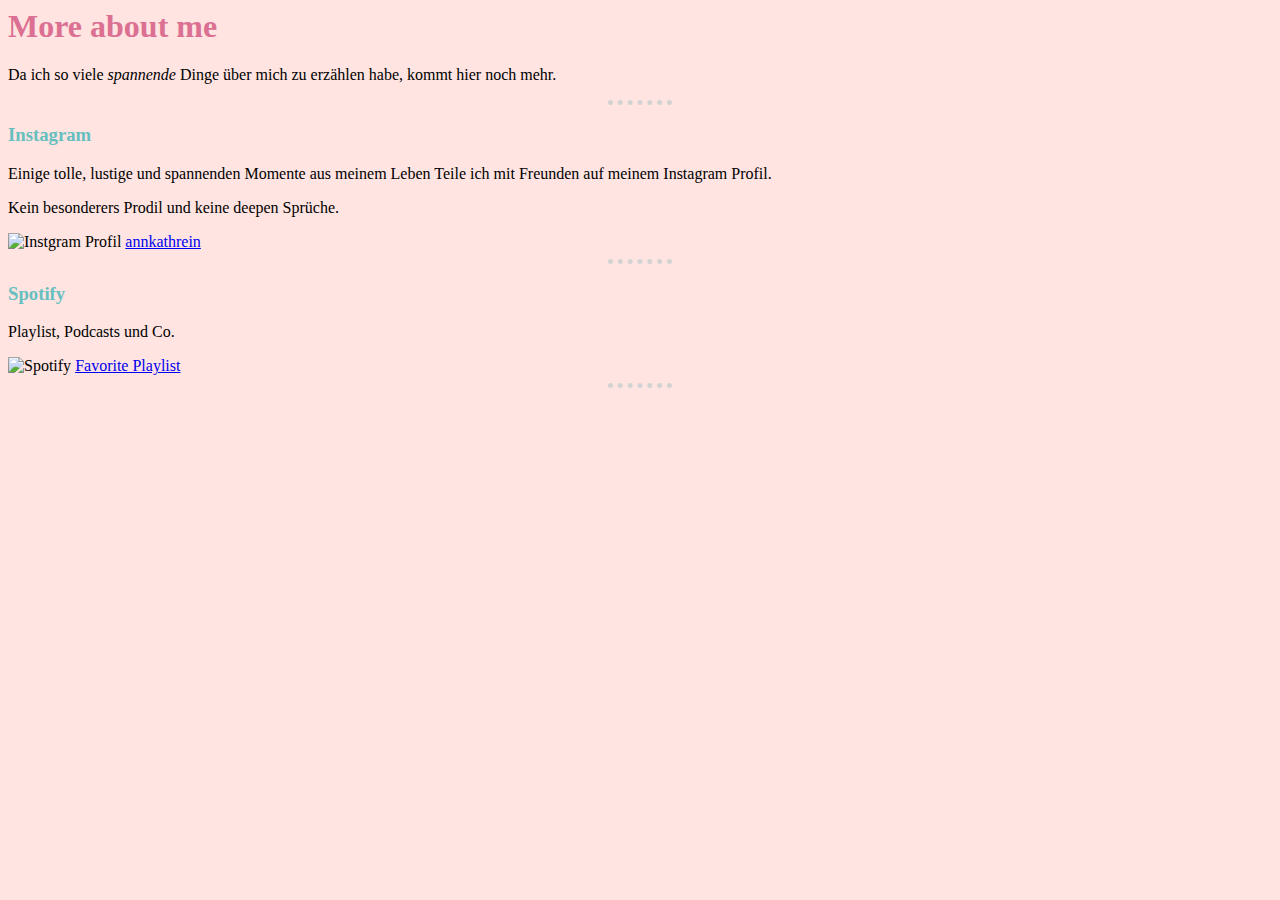
==== second.html @ 830d5c59 "Second Page und Styles hinzugfügt" ====
<html>
<head>
    <meta charset="UTF-8">
   <title>More about a normal Girl 🤷</title> 
    <link rel="stylesheet" href="styles.css">
 </head>

<body>
    <h1>More about me</h1>
    <p>Da ich so viele <em>spannende</em> Dinge über mich zu erzählen habe, kommt hier noch mehr.</p>
    <hr>
    
    <h3>Instagram</h3>
    <p>Einige tolle, lustige und spannenden Momente aus meinem Leben Teile ich mit Freunden auf meinem Instagram Profil.</p>
    <p>Kein besonderers Prodil und keine deepen Sprüche.</p>
    <img src= img.einfügen alt="Instgram Profil">
    <a href="link.einfügen">annkathrein</a>
    <hr>
    
    <h3>Spotify</h3>
    <p>Playlist, Podcasts und Co.</p>
    <img src= img.einfügen alt="Spotify">
    <a href=link.einfügen>Favorite Playlist</a>
    <hr>
    
 </body>




</html>
---- styles.css ----
body{
            background-color: mistyrose;
        }
    h1{
            color: palevioletred;
        }
    h3{
        color: #66BFBF;
    
        }
    hr{
            border-style: none;
            border-top-style: dotted;
            border-color: lightgrey;
            border-width: 5px;
            width: 5%;
        }
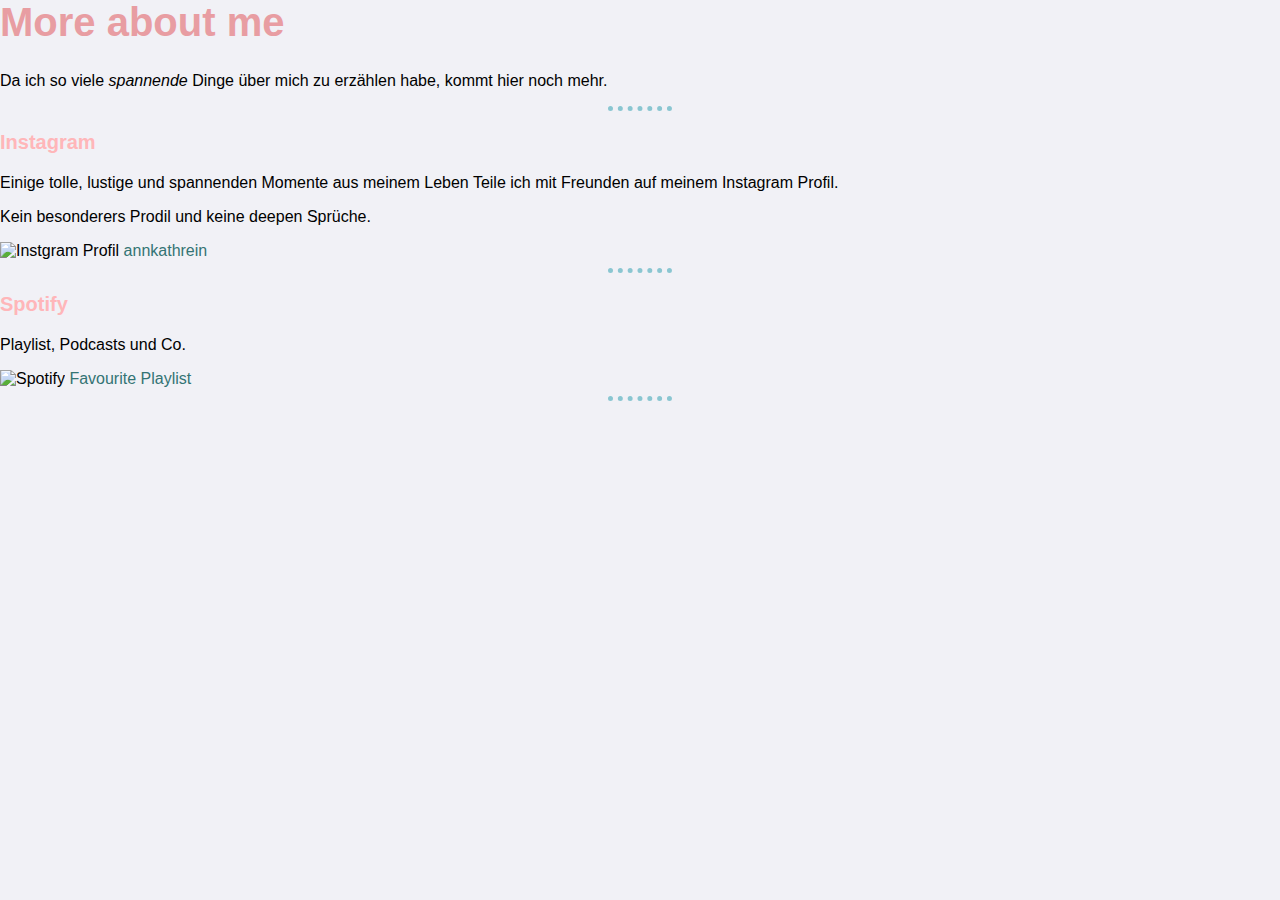
==== commit 6225c512: "css styled 0.1" ====
--- a/second.html
+++ b/second.html
@@ -20,12 +20,11 @@
     <h3>Spotify</h3>
     <p>Playlist, Podcasts und Co.</p>
     <img src= img.einfügen alt="Spotify">
-    <a href=link.einfügen>Favorite Playlist</a>
+    <a href= https://open.spotify.com/user/1140727662/playlist/4CLB60PSG9yyRHZ40bRtfw?si=aYVAYVQbSG0GBjVhSfEyw>Favourite Playlist</a>
     <hr>
     
  </body>
 
 
 
-
 </html>--- a/styles.css
+++ b/styles.css
@@ -1,18 +1,50 @@
-    body{
-            background-color: mistyrose;
+   body{
+        background-color: #F1F1F6;
+        font-family:sans-serif;
+        margin: 0;
         }
     h1{
-            color: palevioletred;
+        color: #E89DA2;
+        font-size: 40;
+        font-family:sans-serif;
+        margin-top: 0;
         }
     h3{
-        color: #66BFBF;
-    
+        color: #FFB6B9;
+        font-size: 20;
+        font-family:sans-serif;
         }
     hr{
-            border-style: none;
-            border-top-style: dotted;
-            border-color: lightgrey;
-            border-width: 5px;
-            width: 5%;
+        border-style: none;
+        border-top-style: dotted;
+        border-color: 8AC6D1;
+        border-width: 5px;
+        width: 5%;
         }
+
+    a{ 
+        text-decoration: none;
+        color: #347474;
+        }
+    a:hover{ 
+        text-decoration: none;
+        color: #347474;
+        font-size: 20;
+        }
+
+    div{
+        background-color: white;
+        
+        }
+
+
+#headcolor {
+    color: #E89DA2;
+}
+#numbercolor{
+    color:#D15A7C;
+}
+#check{
+    color:#7FCD91
+}
    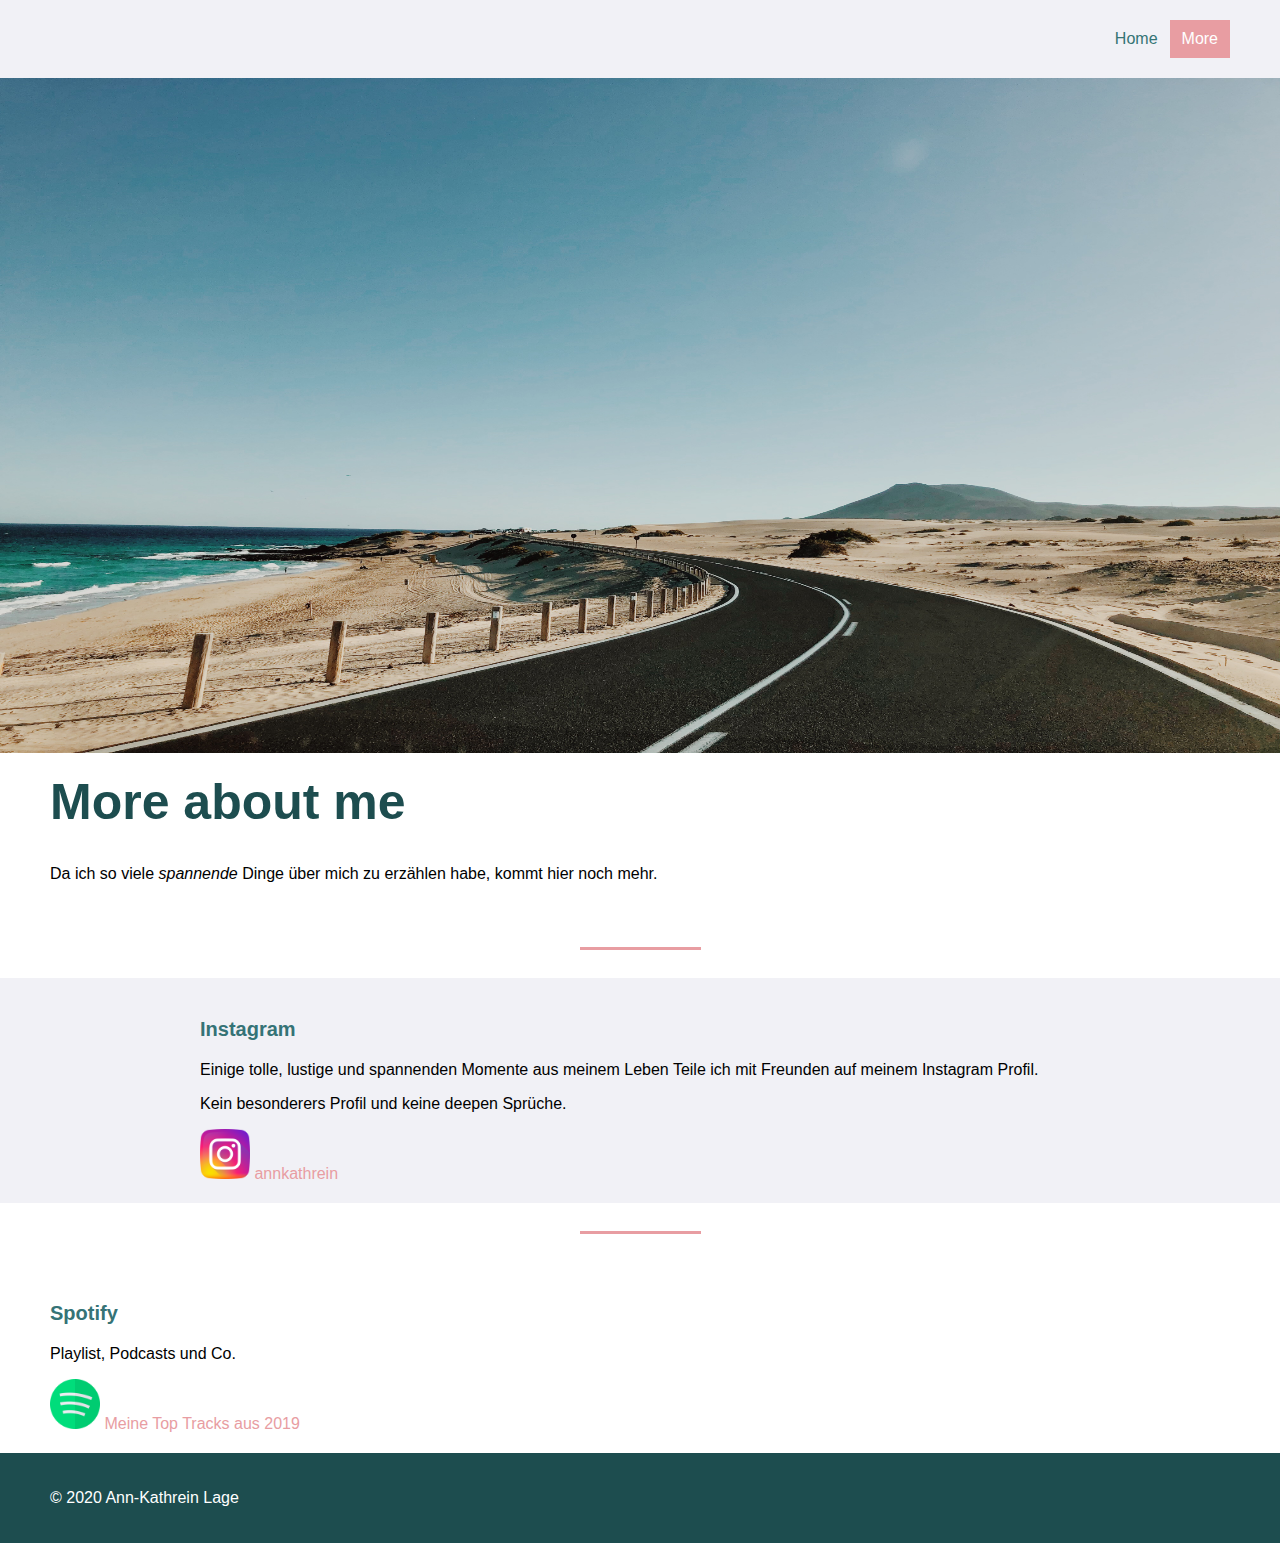
==== commit ec82e78d: "header, footer, nav, styles" ====
--- a/second.html
+++ b/second.html
@@ -1,27 +1,64 @@
 <html>
-<head>
+  <head>
     <meta charset="UTF-8">
-   <title>More about a normal Girl 🤷</title> 
+    <meta name="desription" content="First Steps in HTML 🤓">
+    <meta name="keywords" content="opencampus, HTML, Frontend Dev Program 2020">
+    <meta name="author" content="Ann-Kathrein Lage">
+    <meta name="viewport" content="width=device-width, initial-scale=1.0">
+    <title> About a normal Girl</title>
+      
     <link rel="stylesheet" href="styles.css">
- </head>
+    <link rel="icon" href=favicon.ico>
+      
+  </head>
+  
 
 <body>
+    
+       <div class="topnav">
+        <a class="active" href="#more">More</a>
+        <a href="index.html">Home</a>
+      </div>
+      
+      <header>
+      <img class="headpic" src=road.JPG alt="">
+      </header>
+    
+    <div class="">
     <h1>More about me</h1>
     <p>Da ich so viele <em>spannende</em> Dinge über mich zu erzählen habe, kommt hier noch mehr.</p>
+    </div>
+    
+    <div class="">
     <hr>
+    </div>
     
-    <h3>Instagram</h3>
-    <p>Einige tolle, lustige und spannenden Momente aus meinem Leben Teile ich mit Freunden auf meinem Instagram Profil.</p>
-    <p>Kein besonderers Prodil und keine deepen Sprüche.</p>
-    <img src= img.einfügen alt="Instgram Profil">
-    <a href="link.einfügen">annkathrein</a>
-    <hr>
+    <div class="anotherback">
+    <h3 class="righttwo">Instagram</h3>
+    <p class="righttwo">Einige tolle, lustige und spannenden Momente aus meinem Leben Teile ich mit Freunden auf meinem Instagram Profil.</p>
+    <p class="righttwo">Kein besonderers Profil und keine deepen Sprüche.</p>
+    <img class="righttwo" src=instagram.png alt="Instgram Profil" height="50" width="50">
+    <a href="https://www.instagram.com/annkathrein/?hl=de">annkathrein</a>
+     </div>
     
-    <h3>Spotify</h3>
-    <p>Playlist, Podcasts und Co.</p>
-    <img src= img.einfügen alt="Spotify">
-    <a href= https://open.spotify.com/user/1140727662/playlist/4CLB60PSG9yyRHZ40bRtfw?si=aYVAYVQbSG0GBjVhSfEyw>Favourite Playlist</a>
-    <hr>
+    <div class="">
+        <hr>
+    </div>
+
+    
+    <div class="">
+    <h3 class="">Spotify</h3>
+    <p class="">Playlist, Podcasts und Co.</p>
+    <img class="" src=spotify.png alt="Spotify" heigt="50" width="50">
+    <a class="" href= https://open.spotify.com/playlist/37i9dQZF1Ets0bE92FHoNU >Meine Top Tracks aus 2019</a>
+    </div>
+        
+    
+    <footer>  
+    <div class="footer">
+      <p>© 2020 Ann-Kathrein Lage</p>
+        </div>
+  </footer> 
     
  </body>
 
--- a/styles.css
+++ b/styles.css
@@ -1,50 +1,130 @@
    body{
         background-color: #F1F1F6;
-        font-family:sans-serif;
+        font-family:'Open Sans', sans-serif;
         margin: 0;
         }
+
+    div{
+        background-color: white;
+        padding: 20 50 20 50;
+        }
+
     h1{
-        color: #E89DA2;
-        font-size: 40;
-        font-family:sans-serif;
+        color: #1D4D4F;
+        font-size: 50px;
+        font-family: 'Raleway', sans-serif;
         margin-top: 0;
         }
+
     h3{
-        color: #FFB6B9;
-        font-size: 20;
-        font-family:sans-serif;
+        color: #357376;
+        font-size: 1.25rem;
+        font-family:'Raleway',sans-serif;
         }
+
     hr{
-        border-style: none;
-        border-top-style: dotted;
-        border-color: 8AC6D1;
-        border-width: 5px;
-        width: 5%;
+        border-top-style: inherit;
+        border-color: #E89DA2;
+        border-width: 3px;
+        width: 10%;
+        padding: 0px;
+        border-left: 0px;
         }
 
     a{ 
         text-decoration: none;
-        color: #347474;
+        color: #E89DA2;
         }
     a:hover{ 
-        text-decoration: none;
+        text-decoration: underline;
         color: #347474;
-        font-size: 20;
-        }
-
-    div{
-        background-color: white;
-        
         }
 
 
-#headcolor {
-    color: #E89DA2;
+.ol{
+    column-count: 2;
+    column-gap: 10px;
 }
+
+.topnav{
+  background-color: #F1F1F6;
+  overflow: hidden;
+}
+
+.topnav a{
+  float: right;
+  color: #347474;
+  text-align: center;
+  padding: 10px 12px;
+  text-decoration: none;
+  font-size: 16px;
+}
+.topnav a:hover {
+  background-color: #6BA8A9;
+    color: white
+}
+
+
+.topnav a.active {
+  background-color: #E89DA2;
+  color: white;
+}
+
+.headpic{
+    position: relative;
+    top: 0; 
+    left: 0;
+    right: 0;
+   background-size: cover; 
+   width: 100vw;
+   height: 75vh;
+    }
+
+.centeredtable{
+    margin: 0 auto;
+}
+
+.table{
+    margin:0 auto;
+}
+
+.table tr:hover{
+    background-color: white;
+    }
+
+.centeredtext{
+    text-align: center;
+}
+
+.right{
+    margin-left: 800px;
+}
+
+.righttwo{
+    margin-left: 150px;
+}
+
+.anotherback{
+    background-color: #F1F1F6;
+}
+
+
+.hr {
+    margin: 0;
+    padding: 1px;
+    }
+
+
+.footer{
+    background-color: #1D4D4F;
+    color: white;
+    }
+
+
 #numbercolor{
-    color:#D15A7C;
+    color:#357376;
 }
 #check{
-    color:#7FCD91
-}
-   +    text-align: center;
+    color:#E89DA2;
+}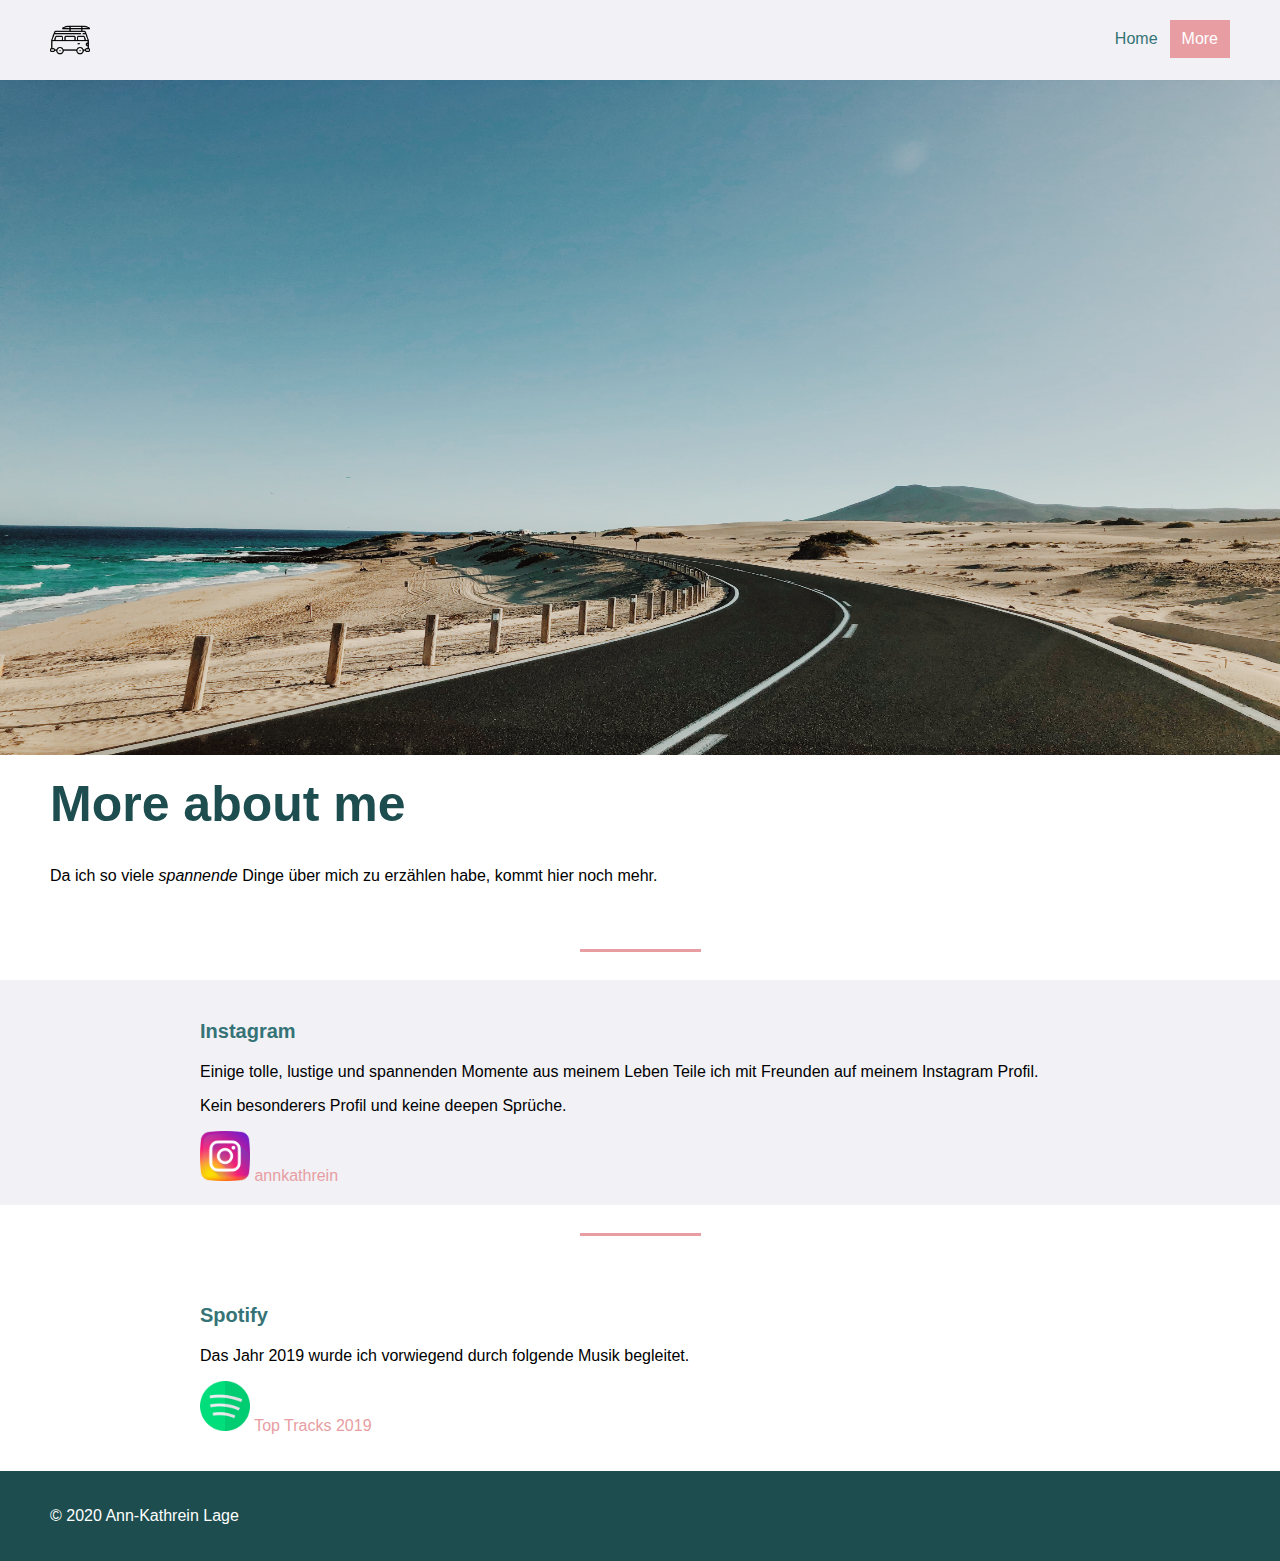
==== commit 100bd778: "final version" ====
--- a/second.html
+++ b/second.html
@@ -16,6 +16,7 @@
 <body>
     
        <div class="topnav">
+        <img src="camper_black.png" height="40" width="40">
         <a class="active" href="#more">More</a>
         <a href="index.html">Home</a>
       </div>
@@ -47,10 +48,11 @@
 
     
     <div class="">
-    <h3 class="">Spotify</h3>
-    <p class="">Playlist, Podcasts und Co.</p>
-    <img class="" src=spotify.png alt="Spotify" heigt="50" width="50">
-    <a class="" href= https://open.spotify.com/playlist/37i9dQZF1Ets0bE92FHoNU >Meine Top Tracks aus 2019</a>
+    <h3 class="righttwo">Spotify</h3>
+    <p class="righttwo">Das Jahr 2019 wurde ich vorwiegend durch folgende Musik begleitet.</p>
+    <img class="righttwo" src=spotify.png alt="Spotify" heigt="50" width="50">
+    <a href= https://open.spotify.com/playlist/37i9dQZF1Ets0bE92FHoNU >Top Tracks 2019</a>
+        <p></p>
     </div>
         
     
--- a/styles.css
+++ b/styles.css
@@ -41,11 +41,6 @@
         }
 
 
-.ol{
-    column-count: 2;
-    column-gap: 10px;
-}
-
 .topnav{
   background-color: #F1F1F6;
   overflow: hidden;
@@ -84,13 +79,22 @@
     margin: 0 auto;
 }
 
-.table{
-    margin:0 auto;
+
+.ol{
+    margin-left: 275px;
+    column-count: 2;
+    column-gap: 0px; 
 }
 
+.table{
+    margin: 0 auto;
+    border-color: #1D4D4F;
+    border-width: 2px;
+    border-style: solid;
+}
 .table tr:hover{
     background-color: white;
-    }
+}
 
 .centeredtext{
     text-align: center;
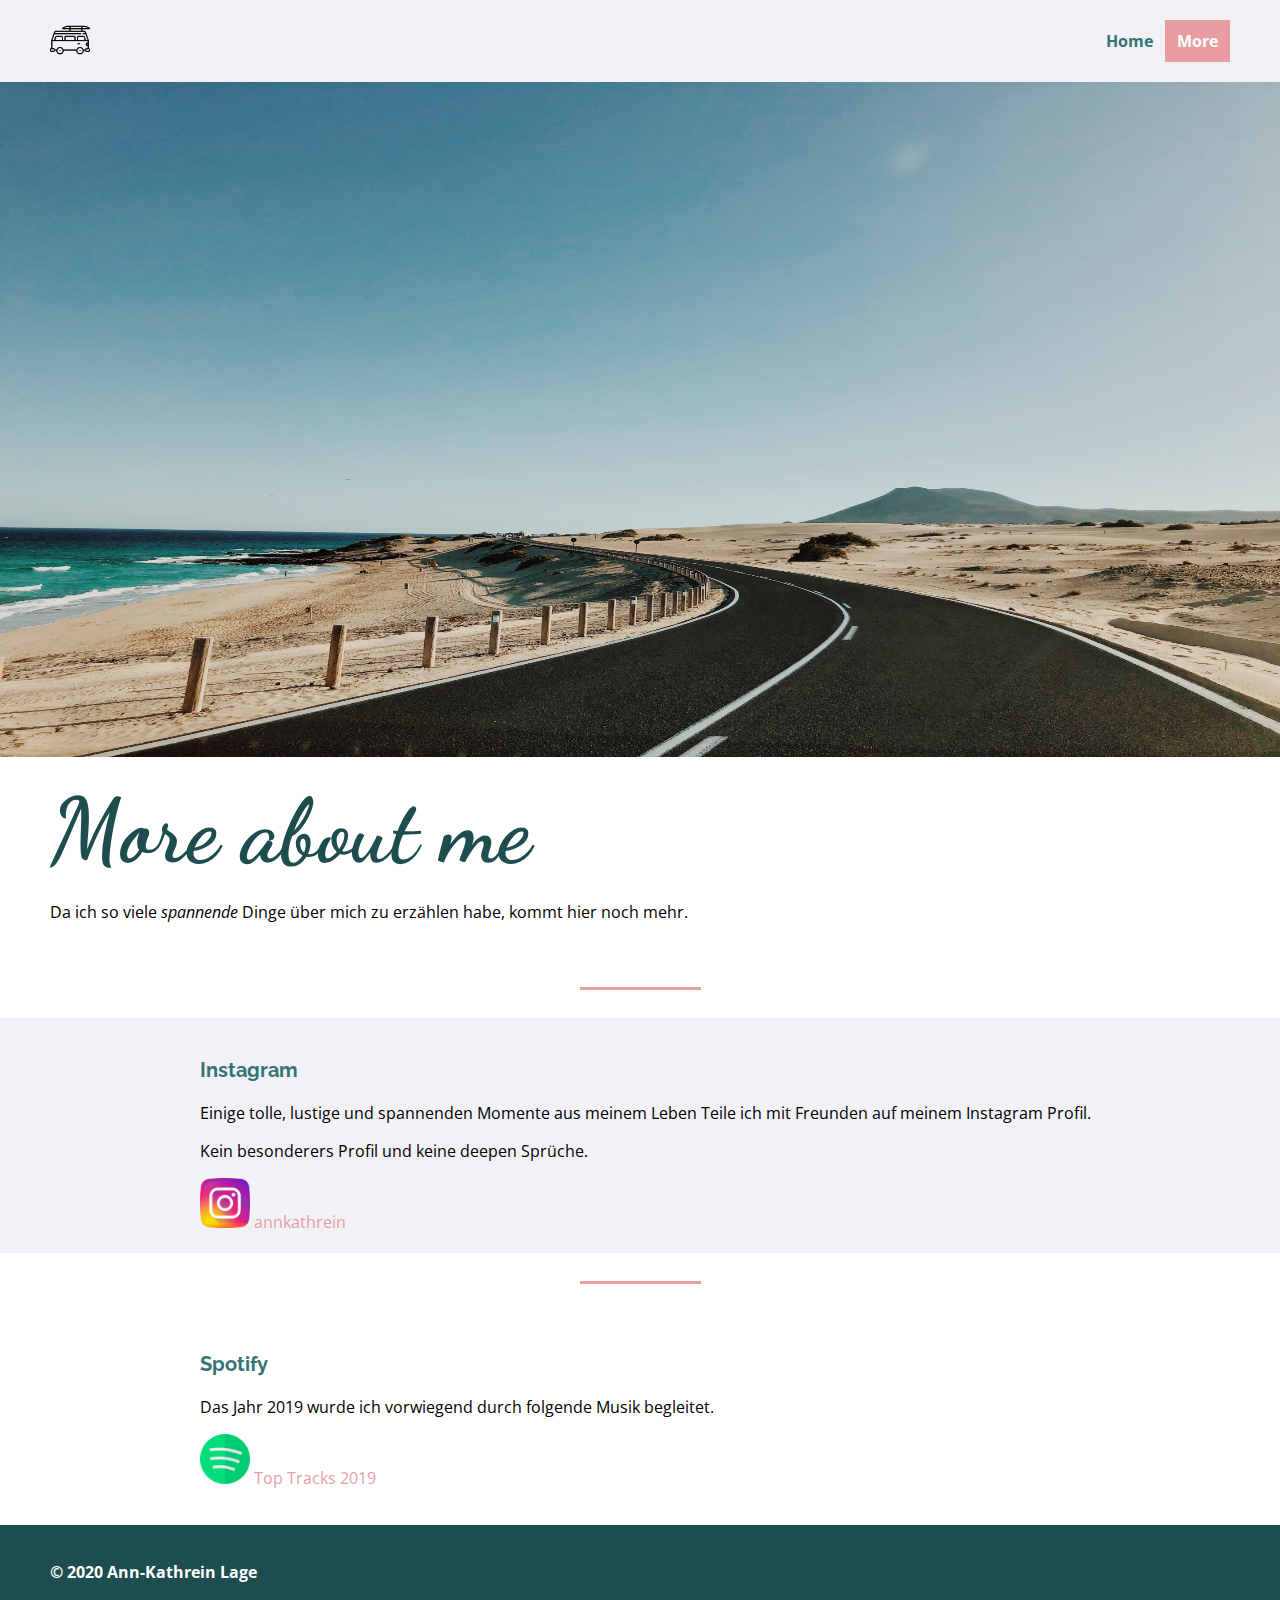
==== commit d99023e5: "Fonts added" ====
--- a/second.html
+++ b/second.html
@@ -9,6 +9,7 @@
       
     <link rel="stylesheet" href="styles.css">
     <link rel="icon" href=favicon.ico>
+    <link href="https://fonts.googleapis.com/css?family=Dancing+Script:light|Open+Sans:400,700|Raleway:400,700&display=swap" rel="stylesheet">
       
   </head>
   
@@ -17,8 +18,8 @@
     
        <div class="topnav">
         <img src="camper_black.png" height="40" width="40">
-        <a class="active" href="#more">More</a>
-        <a href="index.html">Home</a>
+        <a class="active" href="#more"><span class="bold">More</span></a>
+        <a href="index.html"><span class="bold">Home</span></a>
       </div>
       
       <header>
@@ -26,20 +27,20 @@
       </header>
     
     <div class="">
-    <h1>More about me</h1>
-    <p>Da ich so viele <em>spannende</em> Dinge über mich zu erzählen habe, kommt hier noch mehr.</p>
+        <h1>More about me</h1>
+        <p>Da ich so viele <em>spannende</em> Dinge über mich zu erzählen habe, kommt hier noch mehr.</p>
     </div>
     
     <div class="">
-    <hr>
+        <hr>
     </div>
     
     <div class="anotherback">
-    <h3 class="righttwo">Instagram</h3>
-    <p class="righttwo">Einige tolle, lustige und spannenden Momente aus meinem Leben Teile ich mit Freunden auf meinem Instagram Profil.</p>
-    <p class="righttwo">Kein besonderers Profil und keine deepen Sprüche.</p>
-    <img class="righttwo" src=instagram.png alt="Instgram Profil" height="50" width="50">
-    <a href="https://www.instagram.com/annkathrein/?hl=de">annkathrein</a>
+        <h3 class="righttwo">Instagram</h3>
+        <p class="righttwo">Einige tolle, lustige und spannenden Momente aus meinem Leben Teile ich mit Freunden auf meinem Instagram Profil.</p>
+        <p class="righttwo">Kein besonderers Profil und keine deepen Sprüche.</p>
+        <img class="righttwo" src=instagram.png alt="Instgram Profil" height="50" width="50">
+        <a href="https://www.instagram.com/annkathrein/?hl=de">annkathrein</a>
      </div>
     
     <div class="">
@@ -48,18 +49,18 @@
 
     
     <div class="">
-    <h3 class="righttwo">Spotify</h3>
-    <p class="righttwo">Das Jahr 2019 wurde ich vorwiegend durch folgende Musik begleitet.</p>
-    <img class="righttwo" src=spotify.png alt="Spotify" heigt="50" width="50">
-    <a href= https://open.spotify.com/playlist/37i9dQZF1Ets0bE92FHoNU >Top Tracks 2019</a>
+        <h3 class="righttwo">Spotify</h3>
+        <p class="righttwo">Das Jahr 2019 wurde ich vorwiegend durch folgende Musik begleitet.</p>
+        <img class="righttwo" src=spotify.png alt="Spotify" heigt="50" width="50">
+        <a href= https://open.spotify.com/playlist/37i9dQZF1Ets0bE92FHoNU >Top Tracks 2019</a>
         <p></p>
     </div>
         
     
     <footer>  
     <div class="footer">
-      <p>© 2020 Ann-Kathrein Lage</p>
-        </div>
+      <p class="bold">© 2020 Ann-Kathrein Lage</p>
+    </div>
   </footer> 
     
  </body>
--- a/styles.css
+++ b/styles.css
@@ -11,9 +11,10 @@
 
     h1{
         color: #1D4D4F;
-        font-size: 50px;
-        font-family: 'Raleway', sans-serif;
+        font-size: 5.625rem;
+        font-family: 'Dancing Script', cursive;
         margin-top: 0;
+        margin-bottom: 2px;
         }
 
     h3{
@@ -79,6 +80,9 @@
     margin: 0 auto;
 }
 
+.bold{
+    font-weight: 700;
+}
 
 .ol{
     margin-left: 275px;
